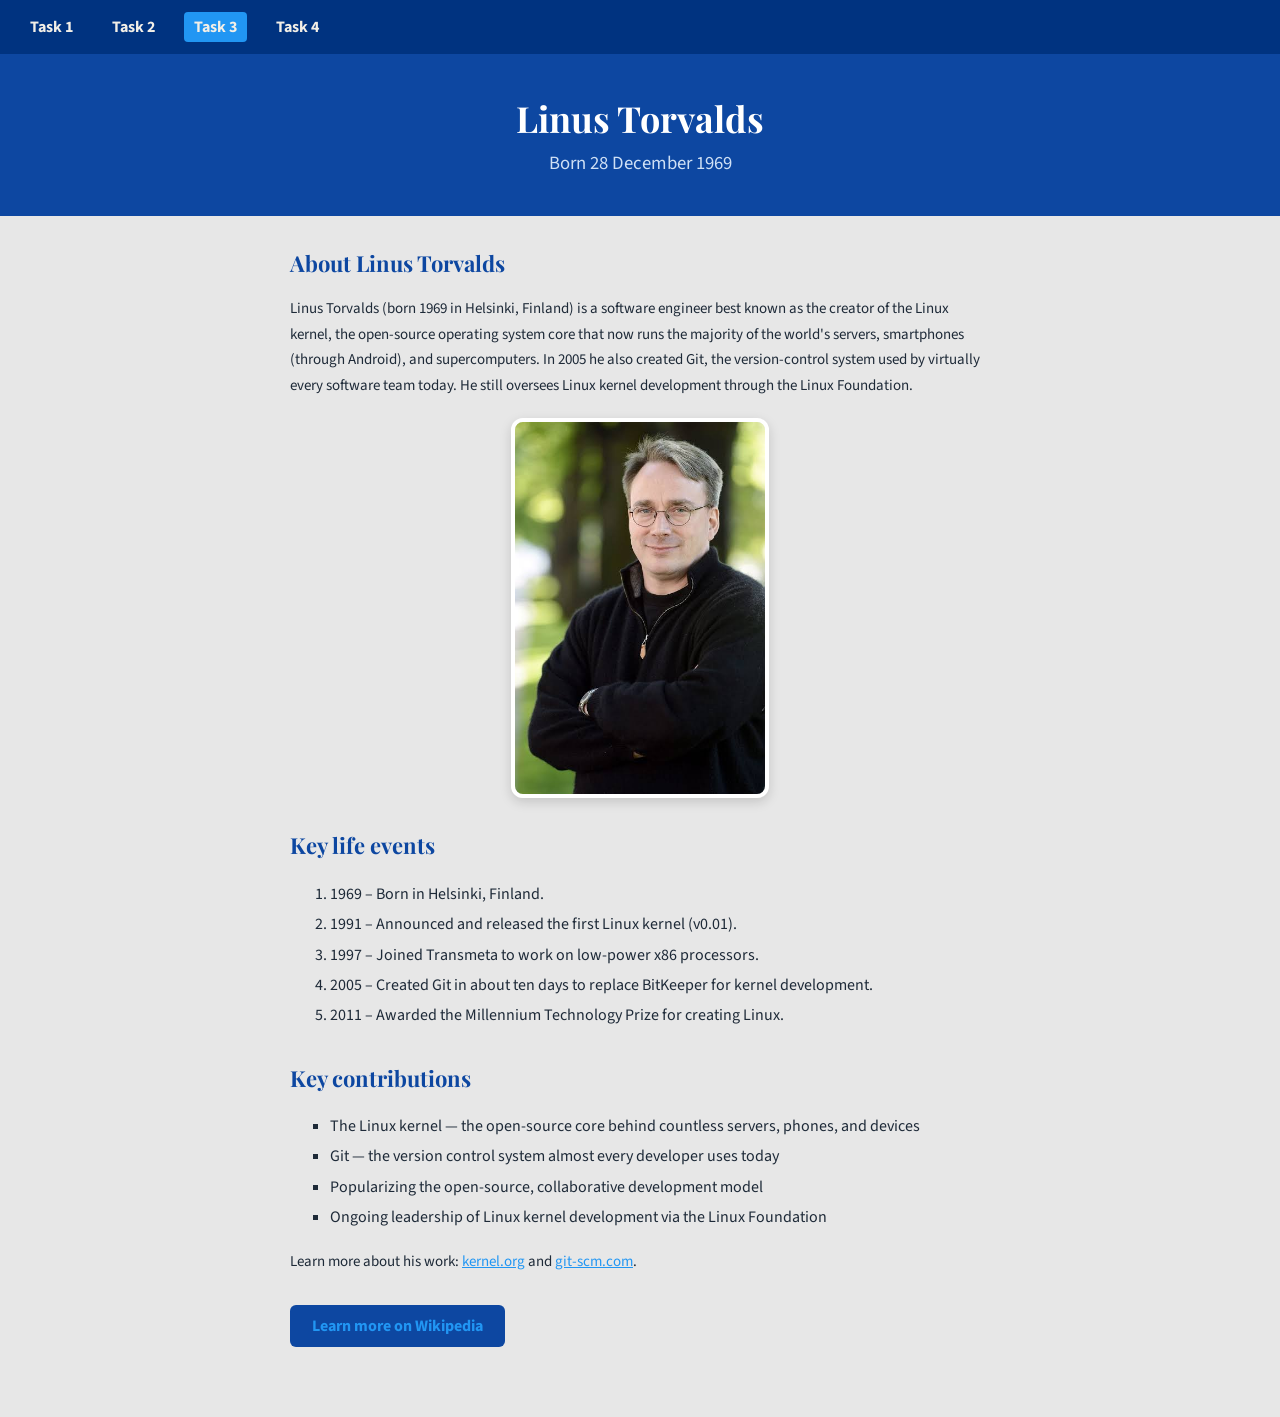
==== exercise1/index.html @ 3105a29a "Add tasks 1-4" ====
<!DOCTYPE html>
<html lang="en">
<head>
    <meta charset="UTF-8">
    <meta name="viewport" content="width=device-width, initial-scale=1.0">
    <title>Task 3</title>
    <link rel="preconnect" href="https://fonts.googleapis.com">
    <link href="https://fonts.googleapis.com/css2?family=Playfair+Display:wght@600;700&family=Source+Sans+3:wght@400;600&display=swap" rel="stylesheet">
    <link rel="stylesheet" href="style.css">
</head>
<body>

    <div class="navbar">
        <a href="../index.html">Task 1</a>
        <a href="../layout.html">Task 2</a>
        <a href="index.html" class="active">Task 3</a>
        <a href="../table-form.html">Task 4</a>
    </div>

    <header class="page-header">
        <h1>Linus Torvalds</h1>
        <h3>Born 28 December 1969</h3>
    </header>

    <div class="content">
        <h2>About Linus Torvalds</h2>
        <p>
            Linus Torvalds (born 1969 in Helsinki, Finland) is a software engineer best
            known as the creator of the Linux kernel, the open-source operating system
            core that now runs the majority of the world's servers, smartphones (through
            Android), and supercomputers. In 2005 he also created Git, the version-control
            system used by virtually every software team today. He still oversees Linux
            kernel development through the Linux Foundation.
        </p>

        <img src="../images/torvalds.jpeg" alt="Photo of Linus Torvalds" class="portrait">

        <h2>Key life events</h2>
        <ol>
            <li>1969 &ndash; Born in Helsinki, Finland.</li>
            <li>1991 &ndash; Announced and released the first Linux kernel (v0.01).</li>
            <li>1997 &ndash; Joined Transmeta to work on low-power x86 processors.</li>
            <li>2005 &ndash; Created Git in about ten days to replace BitKeeper for kernel development.</li>
            <li>2011 &ndash; Awarded the Millennium Technology Prize for creating Linux.</li>
        </ol>

        <h2>Key contributions</h2>
        <ul>
            <li>The Linux kernel &mdash; the open-source core behind countless servers, phones, and devices</li>
            <li>Git &mdash; the version control system almost every developer uses today</li>
            <li>Popularizing the open-source, collaborative development model</li>
            <li>Ongoing leadership of Linux kernel development via the Linux Foundation</li>
        </ul>

        <p>
            Learn more about his work:
            <a href="https://www.kernel.org/" target="_blank" rel="noopener">kernel.org</a>
            and
            <a href="https://git-scm.com/" target="_blank" rel="noopener">git-scm.com</a>.
        </p>

        <a class="btn" href="https://en.wikipedia.org/wiki/Linus_Torvalds" target="_blank" rel="noopener">Learn more on Wikipedia</a>
    </div>

</body>
</html>
---- exercise1/style.css ----
body {
    margin: 0;
    background: #e7e7e7;
    font-family: 'Source Sans 3', Arial, sans-serif;
    color: #1E2A38;
}

.navbar {
    background-color: #003380;
    padding: 12px 20px;
}

.navbar a {
    display: inline-block;
    color: #F2EFE7;
    text-decoration: none;
    font-weight: bold;
    padding: 4px 10px;
    margin-right: 16px;
    border-radius: 4px;
}

.navbar a:hover,
.navbar a.active {
    background-color: #2196F3;
}

.page-header {
    background-color: #0D47A1;
    color: #FFFFFF;
    text-align: center;
    padding: 40px 20px;
}

.page-header h1 {
    margin: 0 0 8px;
    font-family: 'Playfair Display', serif;
    font-size: 36px;
}

.page-header h3 {
    margin: 0;
    font-weight: 400;
    color: #CFE0F5;
}

.content {
    max-width: 700px;
    margin: 30px auto;
    padding: 0 20px 40px;
}

.content h2 {
    font-family: 'Playfair Display', serif;
    color: #0D47A1;
    font-size: 22px;
    margin-top: 32px;
}

.content p {
    line-height: 1.7;
    font-size: 15px;
}

.portrait {
    display: block;
    max-width: 250px;
    width: 100%;
    margin: 20px auto;
    border-radius: 12px;
    box-shadow: 0 4px 12px rgba(0, 0, 0, 0.15);
    border: 4px solid #FFFFFF;
}

.content ol,
.content ul {
    line-height: 1.9;
}

.content ul {
    list-style-type: square;
}

.content ol {
    list-style-type: decimal;
}

.content a {
    color: #2196F3;
}

.content a:hover {
    color: #1a3c6e;
}

.btn {
    display: inline-block;
    margin-top: 16px;
    padding: 10px 22px;
    background-color: #0D47A1;
    color: #FFFFFF;
    text-decoration: none;
    border-radius: 6px;
    font-weight: bold;
    transition: background-color 0.2s;
}

.btn:hover {
    background-color: #2196F3;
}
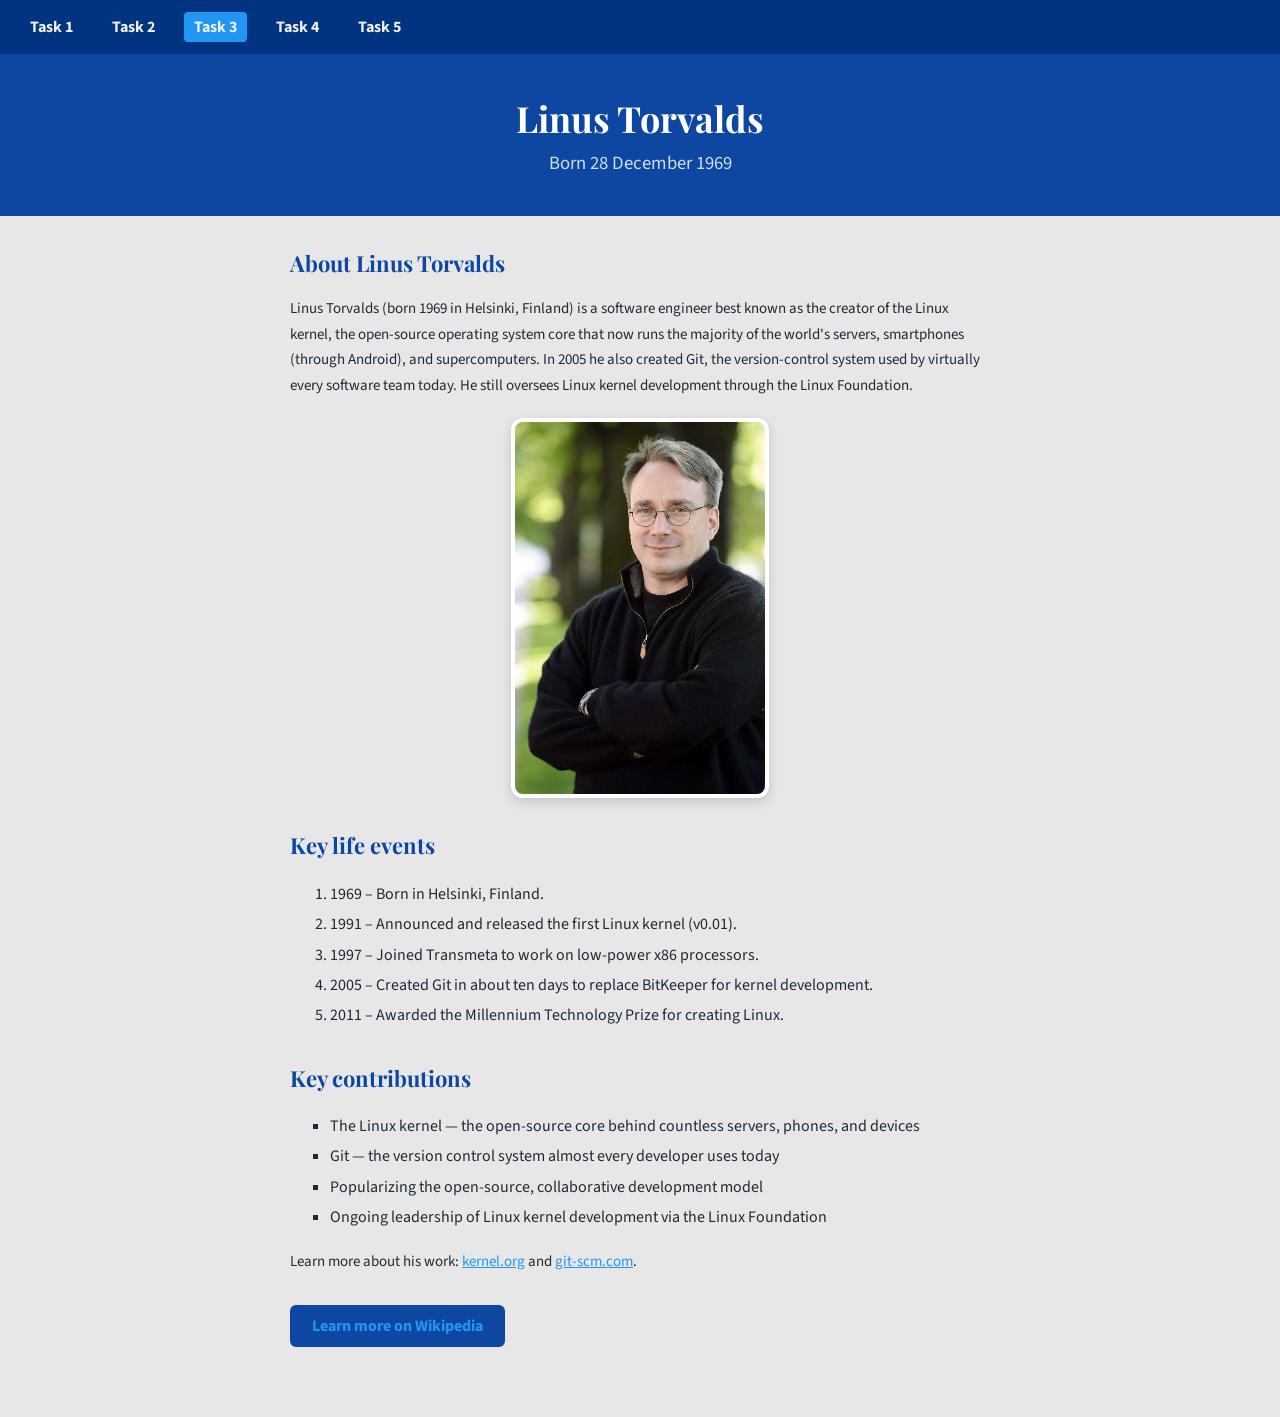
==== commit 332334eb: "Add task 5 and link to navbar" ====
--- a/exercise1/index.html
+++ b/exercise1/index.html
@@ -15,6 +15,7 @@
         <a href="../layout.html">Task 2</a>
         <a href="index.html" class="active">Task 3</a>
         <a href="../table-form.html">Task 4</a>
+        <a href="../wireframes/wireframes.html">Task 5</a>
     </div>
 
     <header class="page-header">
